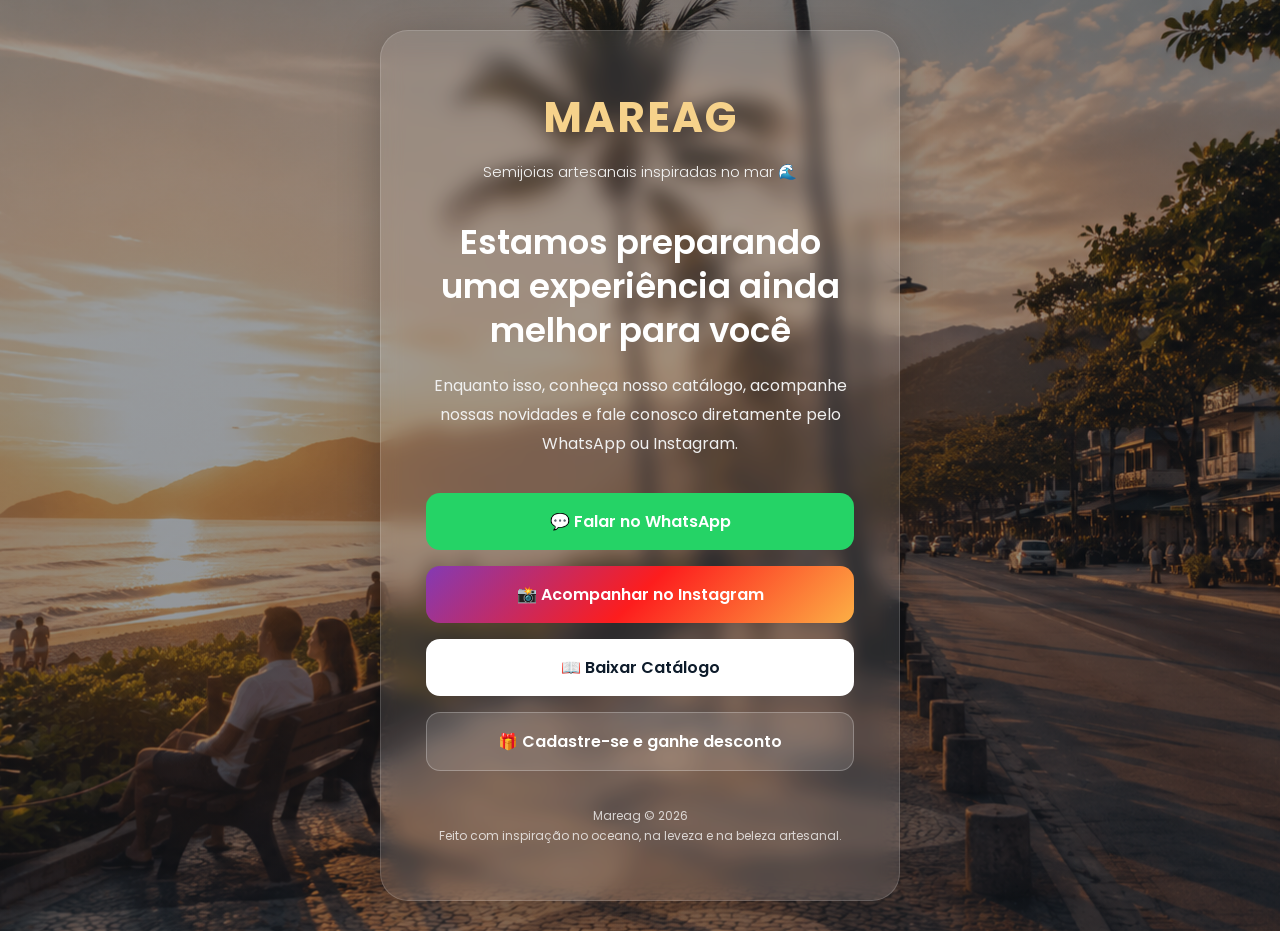
==== index.html @ 059a843a "Primeira versão Mareag" ====
<!DOCTYPE html>
<html lang="pt-BR">
<head>
    
    <meta charset="UTF-8" />
    <meta name="viewport" content="width=device-width, initial-scale=1.0" />
    
    <title>Mareag | Semijoias Artesanais</title>
    
    <link rel="stylesheet" href="assets/css/style.css">
    <meta name="description" content="Semijoias artesanais inspiradas no mar. Conheça o catálogo da Mareag e fale conosco pelo WhatsApp." />

    <link rel="preconnect" href="https://fonts.googleapis.com">
    <link href="https://fonts.googleapis.com/css2?family=Poppins:wght@300;400;500;600;700&display=swap" rel="stylesheet">

    
</head>

<body>

    <section class="hero">

        <div class="overlay-card">

            <div class="logo">
                MAREAG
            </div>

            <div class="subtitle">
                Semijoias artesanais inspiradas no mar 🌊
            </div>

            <h1 class="main-title">
                Estamos preparando uma experiência ainda melhor para você
            </h1>

            <p class="description">

                Enquanto isso, conheça nosso catálogo, acompanhe nossas novidades
                e fale conosco diretamente pelo WhatsApp ou Instagram.

            </p>

            <div class="cta-container">

                <!-- WHATSAPP -->

                <a
                    href="https://wa.me/5511999999999?text=Olá%20🌊%20Vim%20pelo%20site%20da%20Mareag"
                    target="_blank"
                    class="btn btn-whatsapp"
                >
                    💬 Falar no WhatsApp
                </a>

                <!-- INSTAGRAM -->

                <a
                    href="https://instagram.com/_mareag"
                    target="_blank"
                    class="btn btn-instagram"
                >
                    📸 Acompanhar no Instagram
                </a>

                <!-- CATÁLOGO -->

                <a
                    href="assets/catalogo/catalogo.pdf"
                    target="_blank"
                    class="btn btn-catalogo"
                >
                    📖 Baixar Catálogo
                </a>

                <!-- DESCONTO -->

                <a
                    href="#"
                    class="btn btn-desconto"
                >
                    🎁 Cadastre-se e ganhe desconto
                </a>

            </div>

            <div class="footer-text">

                Mareag © 2026 <br>
                Feito com inspiração no oceano, na leveza e na beleza artesanal.

            </div>

        </div>

    </section>
    <script src="assets/js/script.js"></script>
</body>
</html>
---- assets/css/style.css ----
* {
  margin: 0;
  padding: 0;
  box-sizing: border-box;
}

.hero {
  width: 100%;
  min-height: 100vh;

  background:
    linear-gradient(rgba(8, 18, 32, 0.65), rgba(8, 18, 32, 0.7)),
    url("assets/img/orla02.webp");

  background-size: cover;
  background-position: center;
  background-repeat: no-repeat;

  display: flex;
  align-items: center;
  justify-content: center;

  padding: 30px 20px;
}

body {
  font-family: "Poppins", sans-serif;
  background: #f8f5f0;
  color: #ffffff;
  min-height: 100vh;
  overflow-x: hidden;
}

.overlay-card {
  width: 100%;
  max-width: 520px;

  background: rgba(255, 255, 255, 0.1);

  backdrop-filter: blur(10px);

  border: 1px solid rgba(255, 255, 255, 0.15);

  border-radius: 28px;

  padding: 40px 28px;

  text-align: center;

  box-shadow: 0 10px 40px rgba(0, 0, 0, 0.25);
}

.logo {
  font-size: 42px;
  font-weight: 700;
  letter-spacing: 2px;

  margin-bottom: 10px;

  color: #f6d28b;
}

.subtitle {
  font-size: 15px;
  font-weight: 300;
  line-height: 1.7;

  color: #f5f5f5;

  margin-bottom: 35px;
}

.main-title {
  font-size: 28px;
  line-height: 1.3;
  font-weight: 600;

  margin-bottom: 20px;
}

.description {
  font-size: 15px;
  line-height: 1.8;

  color: #f0f0f0;

  margin-bottom: 35px;
}

.cta-container {
  display: flex;
  flex-direction: column;
  gap: 16px;
}

.btn {
  width: 100%;

  text-decoration: none;

  padding: 16px 20px;

  border-radius: 14px;

  font-size: 15px;
  font-weight: 600;

  transition: 0.3s ease;

  display: flex;
  align-items: center;
  justify-content: center;

  gap: 10px;
}

.btn-whatsapp {
  background: #25d366;
  color: #ffffff;
}

.btn-whatsapp:hover {
  transform: translateY(-2px);
  opacity: 0.95;
}

.btn-instagram {
  background: linear-gradient(135deg, #833ab4, #fd1d1d, #fcaf45);

  color: #ffffff;
}

.btn-instagram:hover {
  transform: translateY(-2px);
  opacity: 0.95;
}

.btn-catalogo {
  background: #ffffff;
  color: #0d1b2a;
}

.btn-catalogo:hover {
  transform: translateY(-2px);
}

.btn-desconto {
  background: rgba(255, 255, 255, 0.12);

  border: 1px solid rgba(255, 255, 255, 0.25);

  color: #ffffff;
}

.btn-desconto:hover {
  background: rgba(255, 255, 255, 0.18);

  transform: translateY(-2px);
}

.footer-text {
  margin-top: 35px;

  font-size: 12px;

  color: rgba(255, 255, 255, 0.75);

  line-height: 1.6;
}

@media (min-width: 768px) {
  .overlay-card {
    padding: 55px 45px;
  }

  .main-title {
    font-size: 34px;
  }

  .description {
    font-size: 16px;
  }

  .btn {
    font-size: 16px;
  }
}
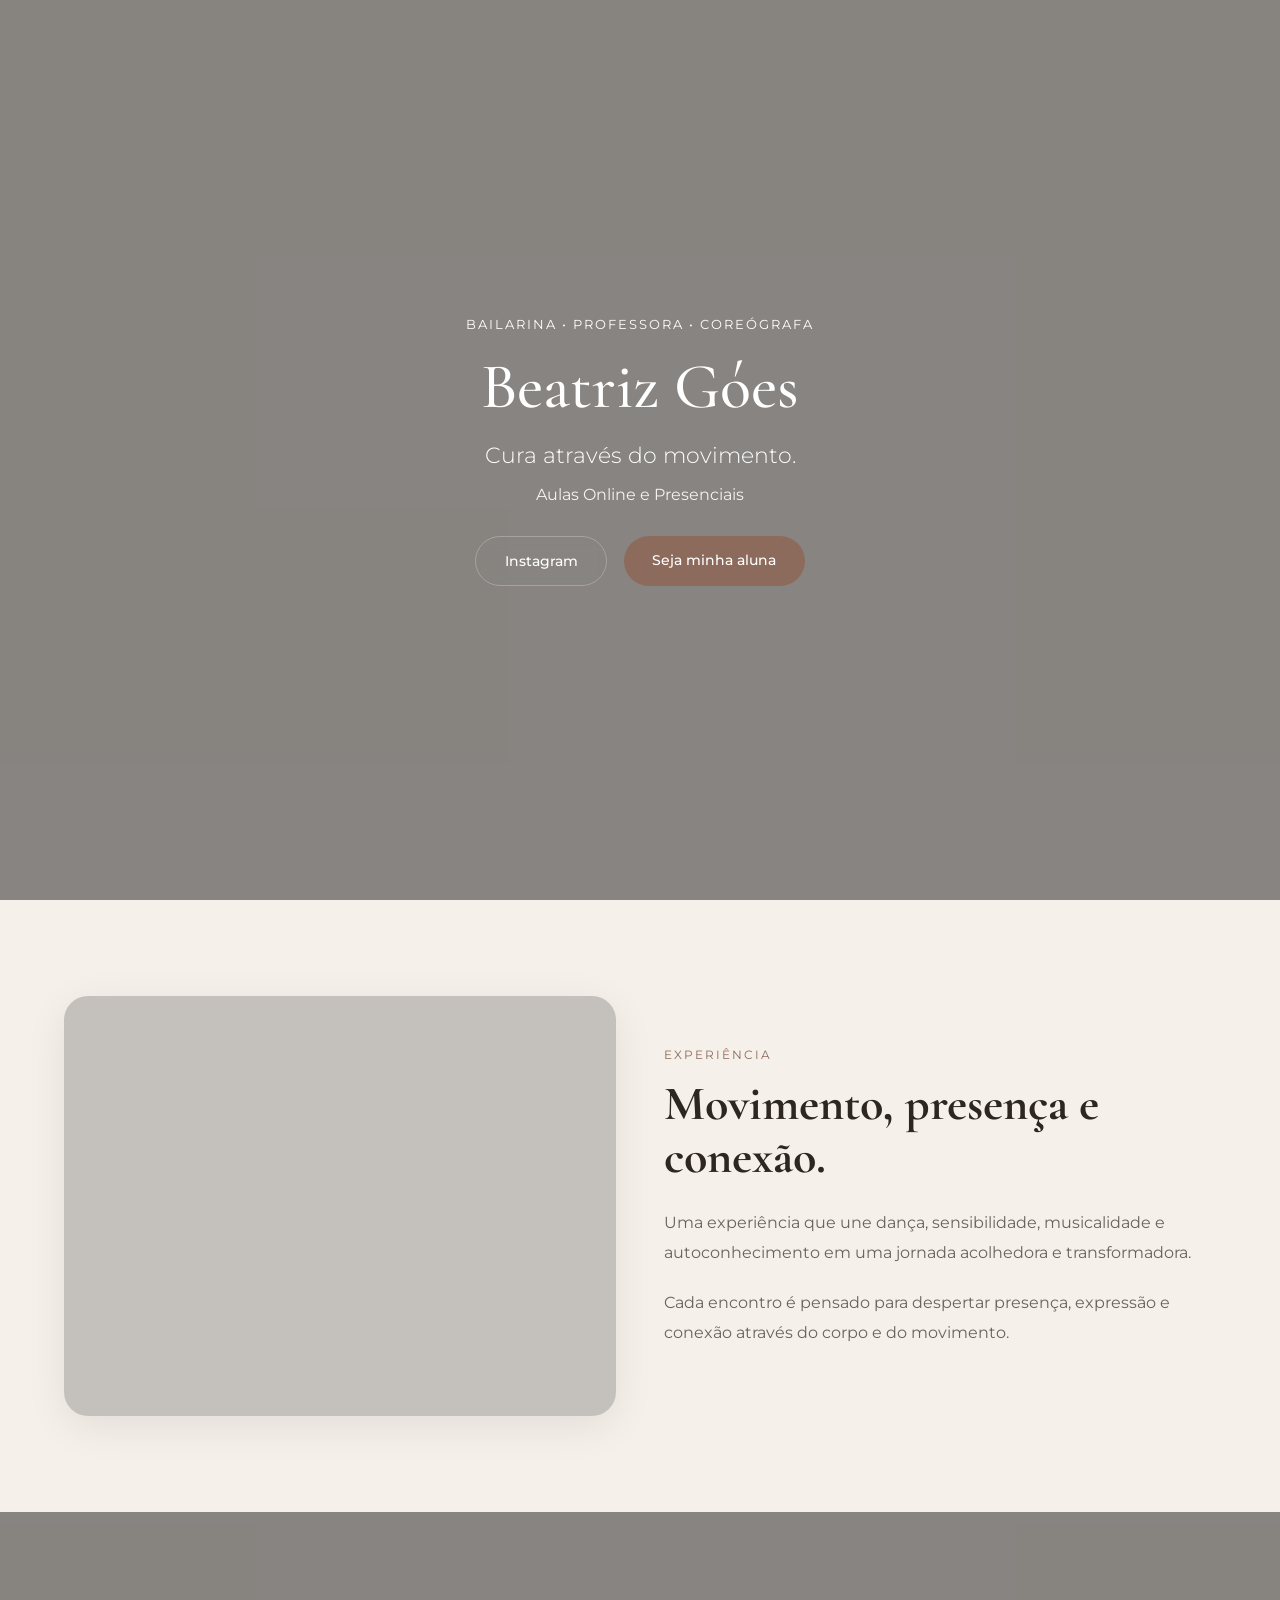
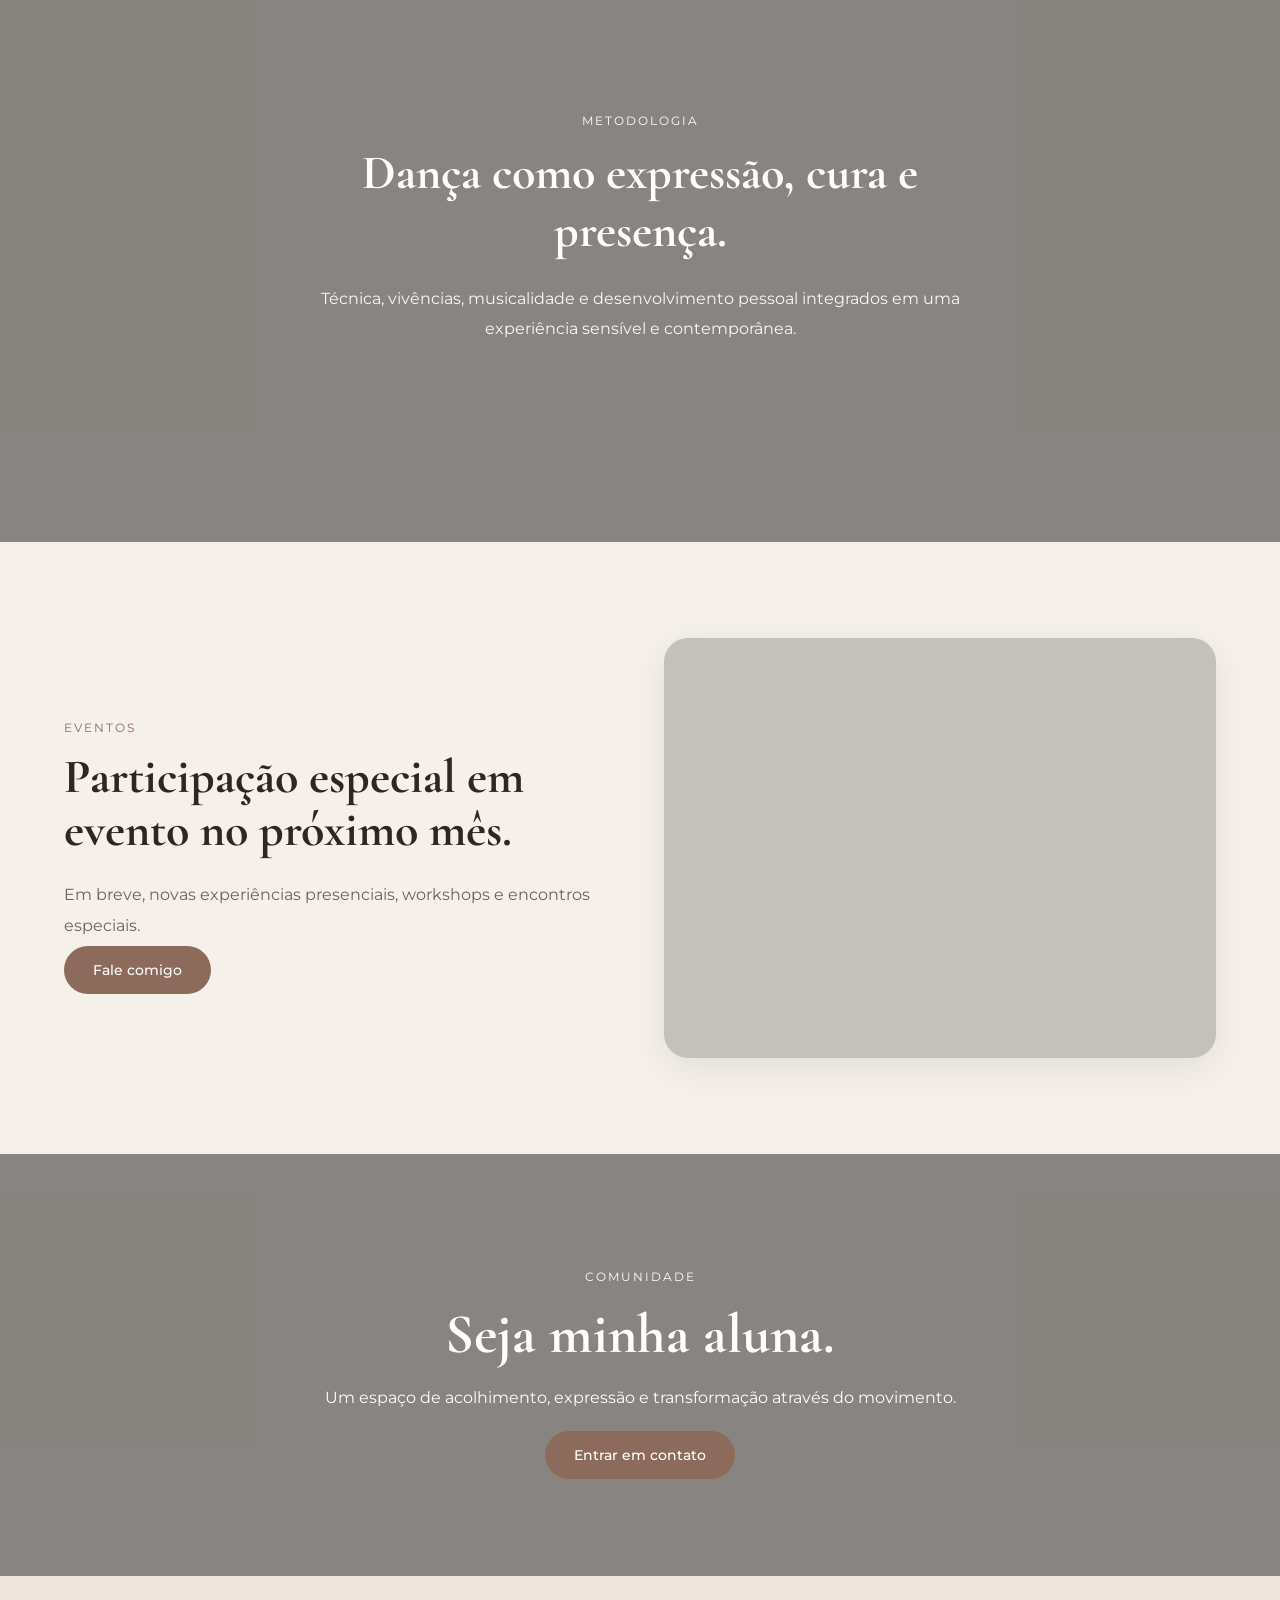
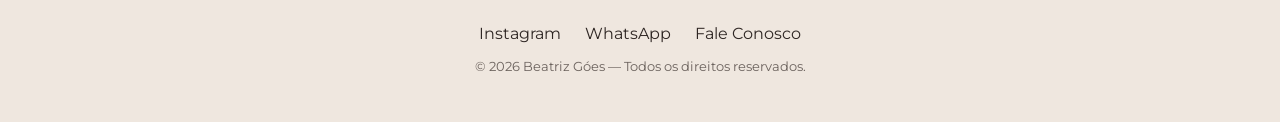
==== commit 8280268f: "Landing page inicial Beatriz Goes DV" ====
--- a/index.html
+++ b/index.html
@@ -1,99 +1,245 @@
+<!-- index.html -->
 <!DOCTYPE html>
 <html lang="pt-BR">
 <head>
-    
-    <meta charset="UTF-8" />
-    <meta name="viewport" content="width=device-width, initial-scale=1.0" />
-    
-    <title>Mareag | Semijoias Artesanais</title>
-    
-    <link rel="stylesheet" href="assets/css/style.css">
-    <meta name="description" content="Semijoias artesanais inspiradas no mar. Conheça o catálogo da Mareag e fale conosco pelo WhatsApp." />
-
-    <link rel="preconnect" href="https://fonts.googleapis.com">
-    <link href="https://fonts.googleapis.com/css2?family=Poppins:wght@300;400;500;600;700&display=swap" rel="stylesheet">
-
-    
+  <meta charset="UTF-8" />
+  <meta name="viewport" content="width=device-width, initial-scale=1.0" />
+
+  <title>Beatriz Góes | Cura através do movimento</title>
+
+  <meta
+    name="description"
+    content="Beatriz Góes — Bailarina, Professora e Coreógrafa. Aulas online e presenciais. Cura através do movimento."
+  />
+
+  <meta property="og:title" content="Beatriz Góes" />
+  <meta
+    property="og:description"
+    content="Cura através do movimento."
+  />
+  <meta property="og:type" content="website" />
+
+  <link rel="preconnect" href="https://fonts.googleapis.com" />
+  <link rel="preconnect" href="https://fonts.gstatic.com" crossorigin />
+
+  <link
+    href="https://fonts.googleapis.com/css2?family=Cormorant+Garamond:wght@400;500;600&family=Montserrat:wght@300;400;500;600&display=swap"
+    rel="stylesheet"
+  />
+
+  <link rel="stylesheet" href="./assets/css/style.css" />
 </head>
 
 <body>
 
-    <section class="hero">
-
-        <div class="overlay-card">
-
-            <div class="logo">
-                MAREAG
-            </div>
-
-            <div class="subtitle">
-                Semijoias artesanais inspiradas no mar 🌊
-            </div>
-
-            <h1 class="main-title">
-                Estamos preparando uma experiência ainda melhor para você
-            </h1>
-
-            <p class="description">
-
-                Enquanto isso, conheça nosso catálogo, acompanhe nossas novidades
-                e fale conosco diretamente pelo WhatsApp ou Instagram.
-
-            </p>
-
-            <div class="cta-container">
-
-                <!-- WHATSAPP -->
-
-                <a
-                    href="https://wa.me/5511999999999?text=Olá%20🌊%20Vim%20pelo%20site%20da%20Mareag"
-                    target="_blank"
-                    class="btn btn-whatsapp"
-                >
-                    💬 Falar no WhatsApp
-                </a>
-
-                <!-- INSTAGRAM -->
-
-                <a
-                    href="https://instagram.com/_mareag"
-                    target="_blank"
-                    class="btn btn-instagram"
-                >
-                    📸 Acompanhar no Instagram
-                </a>
-
-                <!-- CATÁLOGO -->
-
-                <a
-                    href="assets/catalogo/catalogo.pdf"
-                    target="_blank"
-                    class="btn btn-catalogo"
-                >
-                    📖 Baixar Catálogo
-                </a>
-
-                <!-- DESCONTO -->
-
-                <a
-                    href="#"
-                    class="btn btn-desconto"
-                >
-                    🎁 Cadastre-se e ganhe desconto
-                </a>
-
-            </div>
-
-            <div class="footer-text">
-
-                Mareag © 2026 <br>
-                Feito com inspiração no oceano, na leveza e na beleza artesanal.
-
-            </div>
-
-        </div>
-
-    </section>
-    <script src="assets/js/script.js"></script>
+  <!-- HERO -->
+
+  <header class="hero">
+
+    <div class="overlay"></div>
+
+    <div class="hero-content reveal">
+
+      <span class="hero-subtitle">
+        Bailarina • Professora • Coreógrafa
+      </span>
+
+      <h1>Beatriz Góes</h1>
+
+      <p class="hero-text">
+        Cura através do movimento.
+      </p>
+
+      <p class="hero-small">
+        Aulas Online e Presenciais
+      </p>
+
+      <div class="hero-buttons">
+
+        <a
+          href="https://instagram.com/beatrizgoes.dv"
+          target="_blank"
+          class="btn btn-outline"
+        >
+          Instagram
+        </a>
+
+        <a
+          href="https://wa.me/5511945076623"
+          target="_blank"
+          class="btn btn-primary"
+        >
+          Seja minha aluna
+        </a>
+
+      </div>
+
+    </div>
+
+  </header>
+
+  <!-- SOBRE -->
+
+  <section class="section two-columns">
+
+    <div class="image-column reveal">
+      <div class="placeholder-image image-about"></div>
+    </div>
+
+    <div class="text-column reveal">
+
+      <span class="section-tag">
+        EXPERIÊNCIA
+      </span>
+
+      <h2>
+        Movimento, presença e conexão.
+      </h2>
+
+      <p>
+        Uma experiência que une dança, sensibilidade,
+        musicalidade e autoconhecimento em uma jornada
+        acolhedora e transformadora.
+      </p>
+
+      <p>
+        Cada encontro é pensado para despertar presença,
+        expressão e conexão através do corpo e do movimento.
+      </p>
+
+    </div>
+
+  </section>
+
+  <!-- PARALLAX -->
+
+  <section class="parallax-section">
+
+    <div class="parallax-overlay"></div>
+
+    <div class="parallax-content reveal">
+
+      <span class="section-tag light">
+        METODOLOGIA
+      </span>
+
+      <h2>
+        Dança como expressão, cura e presença.
+      </h2>
+
+      <p>
+        Técnica, vivências, musicalidade e desenvolvimento
+        pessoal integrados em uma experiência sensível
+        e contemporânea.
+      </p>
+
+    </div>
+
+  </section>
+
+  <!-- EVENTOS -->
+
+  <section class="section two-columns reverse">
+
+    <div class="text-column reveal">
+
+      <span class="section-tag">
+        EVENTOS
+      </span>
+
+      <h2>
+        Participação especial em evento no próximo mês.
+      </h2>
+
+      <p>
+        Em breve, novas experiências presenciais,
+        workshops e encontros especiais.
+      </p>
+
+      <a
+        href="https://wa.me/5511945076623"
+        target="_blank"
+        class="btn btn-primary event-btn"
+      >
+        Fale comigo
+      </a>
+
+    </div>
+
+    <div class="image-column reveal">
+      <div class="placeholder-image image-event"></div>
+    </div>
+
+  </section>
+
+  <!-- CTA FINAL -->
+
+  <section class="final-cta">
+
+    <div class="overlay"></div>
+
+    <div class="cta-content reveal">
+
+      <span class="section-tag light">
+        COMUNIDADE
+      </span>
+
+      <h2>
+        Seja minha aluna.
+      </h2>
+
+      <p>
+        Um espaço de acolhimento, expressão
+        e transformação através do movimento.
+      </p>
+
+      <a
+        href="https://wa.me/5511945076623"
+        target="_blank"
+        class="btn btn-primary"
+      >
+        Entrar em contato
+      </a>
+
+    </div>
+
+  </section>
+
+  <!-- FOOTER -->
+
+  <footer>
+
+    <div class="footer-links">
+
+      <a
+        href="https://instagram.com/beatrizgoes.dv"
+        target="_blank"
+      >
+        Instagram
+      </a>
+
+      <a
+        href="https://wa.me/5511945076623"
+        target="_blank"
+      >
+        WhatsApp
+      </a>
+
+      <a
+        href="mailto:contato@beatrizgoes.com"
+      >
+        Fale Conosco
+      </a>
+
+    </div>
+
+    <p class="footer-copy">
+      © 2026 Beatriz Góes — Todos os direitos reservados.
+    </p>
+
+  </footer>
+
+  <script src="./assets/js/script.js"></script>
+
 </body>
 </html>
--- a/assets/css/style.css
+++ b/assets/css/style.css
@@ -1,187 +1,539 @@
+/* assets/css/style.css */
+
+:root {
+
+  /* =========================
+     CORES PARAMETRIZÁVEIS
+  ========================== */
+
+  --bg-primary: #f5f0ea;
+  --bg-secondary: #efe7df;
+
+  --text-primary: #2e2623;
+  --text-secondary: #6b625d;
+
+  --accent: #8d6b5c;
+  --accent-hover: #6f5145;
+
+  --white: #ffffff;
+
+  --overlay-dark: rgba(0, 0, 0, 0.45);
+
+  --border-soft: rgba(255,255,255,0.25);
+
+  /* =========================
+     FONTES
+  ========================== */
+
+  --title-font: "Cormorant Garamond", serif;
+  --body-font: "Montserrat", sans-serif;
+
+  /* =========================
+     ESPAÇAMENTOS
+  ========================== */
+
+  --section-padding: 6rem 1.5rem;
+
+}
+
+/* =========================
+   RESET
+========================== */
+
 * {
   margin: 0;
   padding: 0;
   box-sizing: border-box;
 }
 
+html {
+  scroll-behavior: smooth;
+}
+
+body {
+
+  background: var(--bg-primary);
+
+  color: var(--text-primary);
+
+  font-family: var(--body-font);
+
+  overflow-x: hidden;
+}
+
+/* =========================
+   HERO
+========================== */
+
 .hero {
-  width: 100%;
+
+  position: relative;
+
   min-height: 100vh;
-
-  background:
-    linear-gradient(rgba(8, 18, 32, 0.65), rgba(8, 18, 32, 0.7)),
-    url("assets/img/orla02.webp");
-
-  background-size: cover;
-  background-position: center;
-  background-repeat: no-repeat;
 
   display: flex;
   align-items: center;
   justify-content: center;
 
-  padding: 30px 20px;
-}
-
-body {
-  font-family: "Poppins", sans-serif;
-  background: #f8f5f0;
-  color: #ffffff;
-  min-height: 100vh;
-  overflow-x: hidden;
-}
-
-.overlay-card {
+  text-align: center;
+
+  padding: 2rem;
+
+  background:
+    url("../img/hero-placeholder.jpg")
+    center center / cover no-repeat;
+
+  background-attachment: fixed;
+}
+
+.overlay {
+
+  position: absolute;
+  inset: 0;
+
+  background: var(--overlay-dark);
+}
+
+.hero-content {
+
+  position: relative;
+  z-index: 2;
+
+  max-width: 700px;
+
+  color: var(--white);
+}
+
+.hero-subtitle {
+
+  display: inline-block;
+
+  margin-bottom: 1rem;
+
+  letter-spacing: 2px;
+
+  font-size: 0.8rem;
+
+  text-transform: uppercase;
+}
+
+.hero h1 {
+
+  font-family: var(--title-font);
+
+  font-size: 4rem;
+
+  font-weight: 500;
+
+  margin-bottom: 1rem;
+}
+
+.hero-text {
+
+  font-size: 1.4rem;
+
+  margin-bottom: 1rem;
+
+  font-weight: 300;
+}
+
+.hero-small {
+
+  opacity: 0.9;
+
+  margin-bottom: 2rem;
+}
+
+/* =========================
+   BOTÕES
+========================== */
+
+.hero-buttons {
+
+  display: flex;
+  flex-wrap: wrap;
+  gap: 1rem;
+
+  justify-content: center;
+}
+
+.btn {
+
+  text-decoration: none;
+
+  padding: 0.95rem 1.8rem;
+
+  border-radius: 999px;
+
+  transition: 0.3s ease;
+
+  font-size: 0.9rem;
+
+  font-weight: 500;
+}
+
+.btn-primary {
+
+  background: var(--accent);
+
+  color: var(--white);
+}
+
+.btn-primary:hover {
+
+  background: var(--accent-hover);
+
+  transform: translateY(-2px);
+}
+
+.btn-outline {
+
+  border: 1px solid var(--border-soft);
+
+  color: var(--white);
+
+  backdrop-filter: blur(6px);
+}
+
+.btn-outline:hover {
+
+  background: rgba(255,255,255,0.1);
+}
+
+/* =========================
+   SEÇÕES
+========================== */
+
+.section {
+
+  padding: var(--section-padding);
+
+  max-width: 1200px;
+
+  margin: auto;
+}
+
+.two-columns {
+
+  display: grid;
+
+  grid-template-columns: 1fr;
+
+  gap: 3rem;
+
+  align-items: center;
+}
+
+.reverse .image-column {
+  order: 1;
+}
+
+.reverse .text-column {
+  order: 2;
+}
+
+.text-column h2 {
+
+  font-family: var(--title-font);
+
+  font-size: 3rem;
+
+  margin-bottom: 1.5rem;
+
+  line-height: 1.1;
+}
+
+.text-column p {
+
+  color: var(--text-secondary);
+
+  line-height: 1.9;
+
+  margin-bottom: 1.2rem;
+}
+
+.section-tag {
+
+  display: inline-block;
+
+  margin-bottom: 1rem;
+
+  letter-spacing: 2px;
+
+  font-size: 0.75rem;
+
+  text-transform: uppercase;
+
+  color: var(--accent);
+}
+
+.section-tag.light {
+  color: var(--white);
+}
+
+/* =========================
+   IMAGENS PLACEHOLDER
+========================== */
+
+.placeholder-image {
+
   width: 100%;
-  max-width: 520px;
-
-  background: rgba(255, 255, 255, 0.1);
-
-  backdrop-filter: blur(10px);
-
-  border: 1px solid rgba(255, 255, 255, 0.15);
-
-  border-radius: 28px;
-
-  padding: 40px 28px;
-
-  text-align: center;
-
-  box-shadow: 0 10px 40px rgba(0, 0, 0, 0.25);
-}
-
-.logo {
-  font-size: 42px;
-  font-weight: 700;
-  letter-spacing: 2px;
-
-  margin-bottom: 10px;
-
-  color: #f6d28b;
-}
-
-.subtitle {
-  font-size: 15px;
-  font-weight: 300;
-  line-height: 1.7;
-
-  color: #f5f5f5;
-
-  margin-bottom: 35px;
-}
-
-.main-title {
-  font-size: 28px;
-  line-height: 1.3;
-  font-weight: 600;
-
-  margin-bottom: 20px;
-}
-
-.description {
-  font-size: 15px;
-  line-height: 1.8;
-
-  color: #f0f0f0;
-
-  margin-bottom: 35px;
-}
-
-.cta-container {
-  display: flex;
-  flex-direction: column;
-  gap: 16px;
-}
-
-.btn {
-  width: 100%;
-
-  text-decoration: none;
-
-  padding: 16px 20px;
-
-  border-radius: 14px;
-
-  font-size: 15px;
-  font-weight: 600;
-
-  transition: 0.3s ease;
+
+  min-height: 420px;
+
+  border-radius: 24px;
+
+  background-size: cover;
+  background-position: center;
+
+  box-shadow:
+    0 10px 40px rgba(0,0,0,0.08);
+}
+
+.image-about {
+
+  background:
+    linear-gradient(
+      rgba(0,0,0,0.2),
+      rgba(0,0,0,0.2)
+    ),
+    url("../img/about-placeholder.jpg")
+    center center / cover no-repeat;
+}
+
+.image-event {
+
+  background:
+    linear-gradient(
+      rgba(0,0,0,0.2),
+      rgba(0,0,0,0.2)
+    ),
+    url("../img/event-placeholder.jpg")
+    center center / cover no-repeat;
+}
+
+/* =========================
+   PARALLAX
+========================== */
+
+.parallax-section {
+
+  position: relative;
+
+  min-height: 70vh;
 
   display: flex;
   align-items: center;
   justify-content: center;
 
-  gap: 10px;
-}
-
-.btn-whatsapp {
-  background: #25d366;
-  color: #ffffff;
-}
-
-.btn-whatsapp:hover {
-  transform: translateY(-2px);
+  text-align: center;
+
+  padding: 4rem 2rem;
+
+  background:
+    url("../img/parallax-placeholder.jpg")
+    center center / cover no-repeat;
+
+  background-attachment: fixed;
+}
+
+.parallax-overlay {
+
+  position: absolute;
+  inset: 0;
+
+  background: rgba(0,0,0,0.45);
+}
+
+.parallax-content {
+
+  position: relative;
+
+  z-index: 2;
+
+  max-width: 700px;
+
+  color: var(--white);
+}
+
+.parallax-content h2 {
+
+  font-family: var(--title-font);
+
+  font-size: 3rem;
+
+  margin-bottom: 1.5rem;
+}
+
+.parallax-content p {
+
+  line-height: 1.9;
+
   opacity: 0.95;
 }
 
-.btn-instagram {
-  background: linear-gradient(135deg, #833ab4, #fd1d1d, #fcaf45);
-
-  color: #ffffff;
-}
-
-.btn-instagram:hover {
-  transform: translateY(-2px);
-  opacity: 0.95;
-}
-
-.btn-catalogo {
-  background: #ffffff;
-  color: #0d1b2a;
-}
-
-.btn-catalogo:hover {
-  transform: translateY(-2px);
-}
-
-.btn-desconto {
-  background: rgba(255, 255, 255, 0.12);
-
-  border: 1px solid rgba(255, 255, 255, 0.25);
-
-  color: #ffffff;
-}
-
-.btn-desconto:hover {
-  background: rgba(255, 255, 255, 0.18);
-
-  transform: translateY(-2px);
-}
-
-.footer-text {
-  margin-top: 35px;
-
-  font-size: 12px;
-
-  color: rgba(255, 255, 255, 0.75);
-
-  line-height: 1.6;
-}
-
-@media (min-width: 768px) {
-  .overlay-card {
-    padding: 55px 45px;
-  }
-
-  .main-title {
-    font-size: 34px;
-  }
-
-  .description {
-    font-size: 16px;
-  }
-
-  .btn {
-    font-size: 16px;
-  }
-}
+/* =========================
+   CTA FINAL
+========================== */
+
+.final-cta {
+
+  position: relative;
+
+  padding: 7rem 2rem;
+
+  text-align: center;
+
+  background:
+    url("../img/hero-placeholder.jpg")
+    center center / cover no-repeat;
+
+  background-attachment: fixed;
+}
+
+.cta-content {
+
+  position: relative;
+
+  z-index: 2;
+
+  max-width: 700px;
+
+  margin: auto;
+
+  color: var(--white);
+}
+
+.cta-content h2 {
+
+  font-family: var(--title-font);
+
+  font-size: 3.5rem;
+
+  margin-bottom: 1rem;
+}
+
+.cta-content p {
+
+  margin-bottom: 2rem;
+
+  line-height: 1.8;
+}
+
+/* =========================
+   FOOTER
+========================== */
+
+footer {
+
+  padding: 3rem 1.5rem;
+
+  background: var(--bg-secondary);
+
+  text-align: center;
+}
+
+.footer-links {
+
+  display: flex;
+  flex-wrap: wrap;
+  justify-content: center;
+
+  gap: 1.5rem;
+
+  margin-bottom: 1rem;
+}
+
+.footer-links a {
+
+  text-decoration: none;
+
+  color: var(--text-primary);
+
+  transition: 0.3s ease;
+}
+
+.footer-links a:hover {
+
+  color: var(--accent);
+}
+
+.footer-copy {
+
+  font-size: 0.8rem;
+
+  color: var(--text-secondary);
+}
+
+/* =========================
+   REVEAL
+========================== */
+
+.reveal {
+
+  opacity: 0;
+
+  transform: translateY(40px);
+
+  transition:
+    opacity 1s ease,
+    transform 1s ease;
+}
+
+.reveal.active {
+
+  opacity: 1;
+
+  transform: translateY(0);
+}
+
+/* =========================
+   RESPONSIVO
+========================== */
+
+@media (min-width: 900px) {
+
+  .two-columns {
+
+    grid-template-columns: 1fr 1fr;
+  }
+
+  .reverse .image-column {
+    order: 2;
+  }
+
+  .reverse .text-column {
+    order: 1;
+  }
+
+}
+
+@media (max-width: 768px) {
+
+  .hero h1 {
+    font-size: 3rem;
+  }
+
+  .text-column h2,
+  .parallax-content h2,
+  .cta-content h2 {
+
+    font-size: 2.4rem;
+  }
+
+  .hero {
+
+    background-attachment: scroll;
+  }
+
+  .parallax-section {
+
+    background-attachment: scroll;
+  }
+
+  .final-cta {
+
+    background-attachment: scroll;
+  }
+
+}
